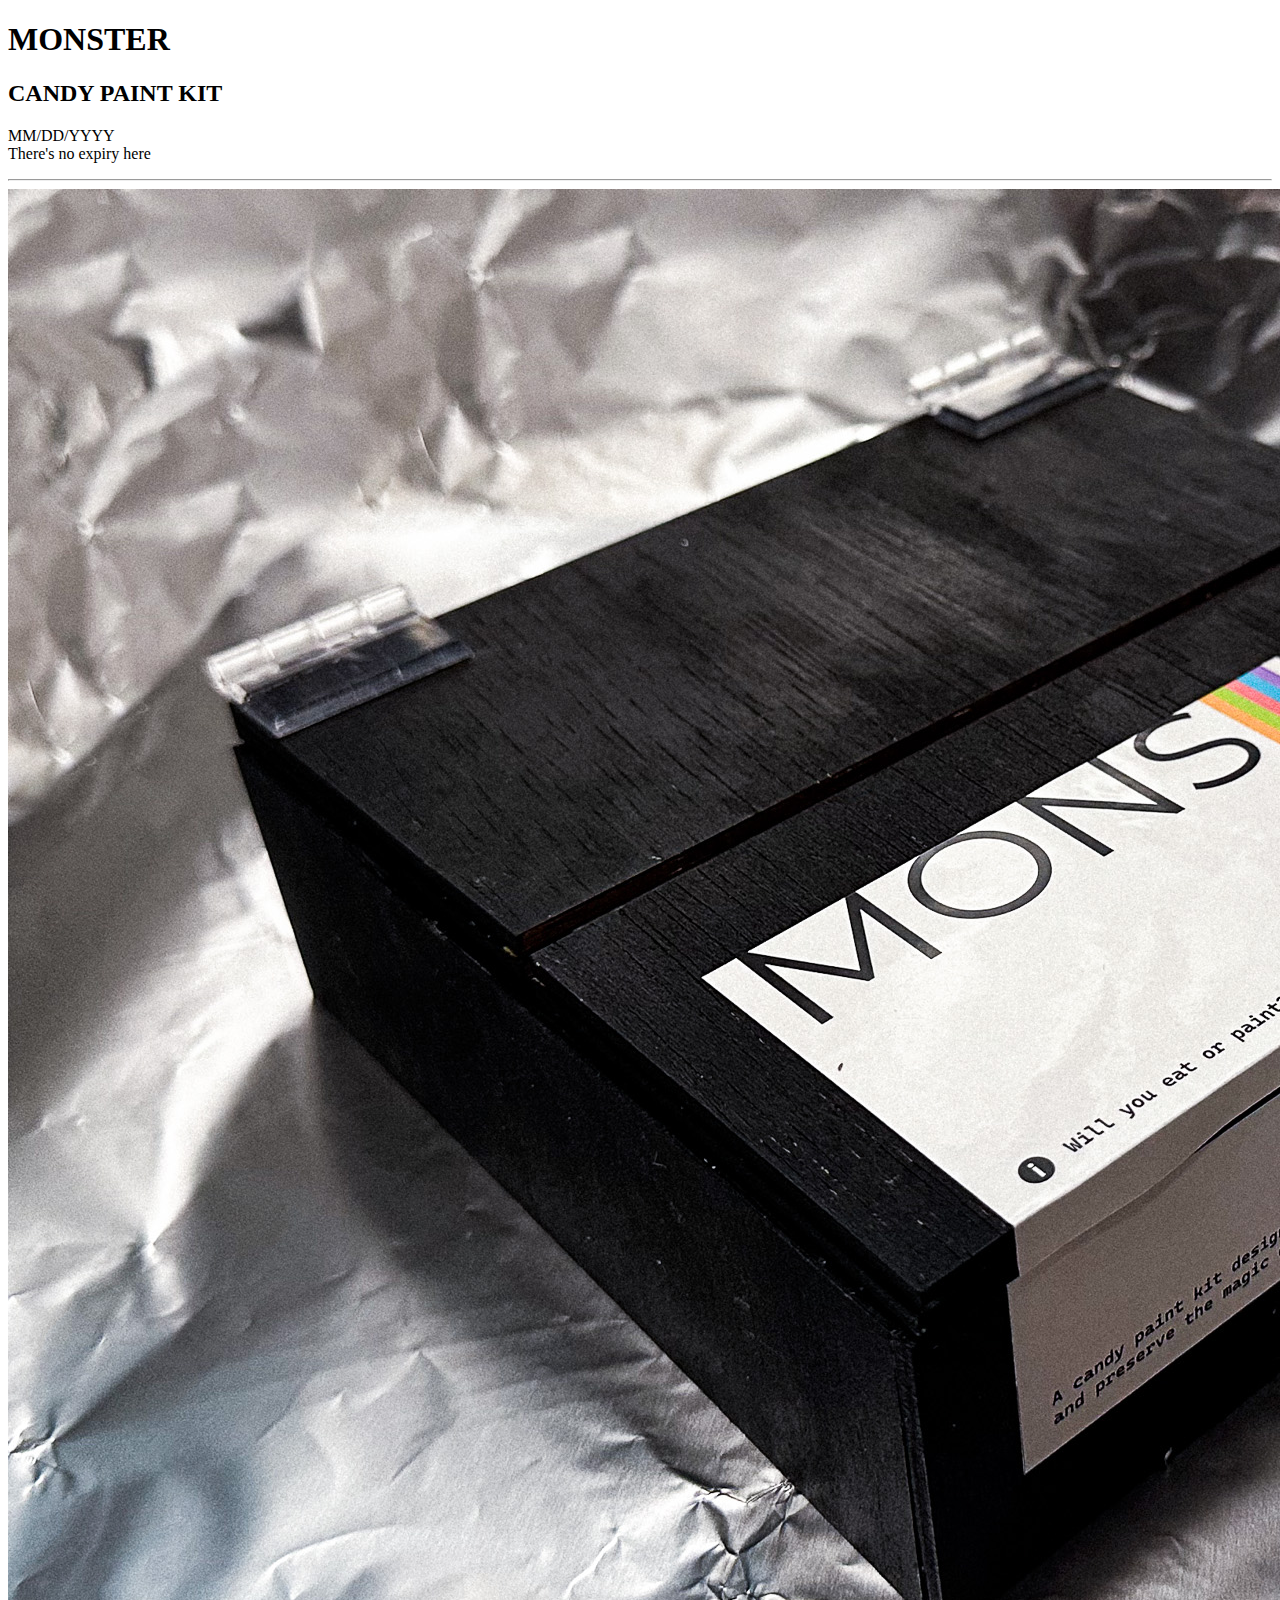
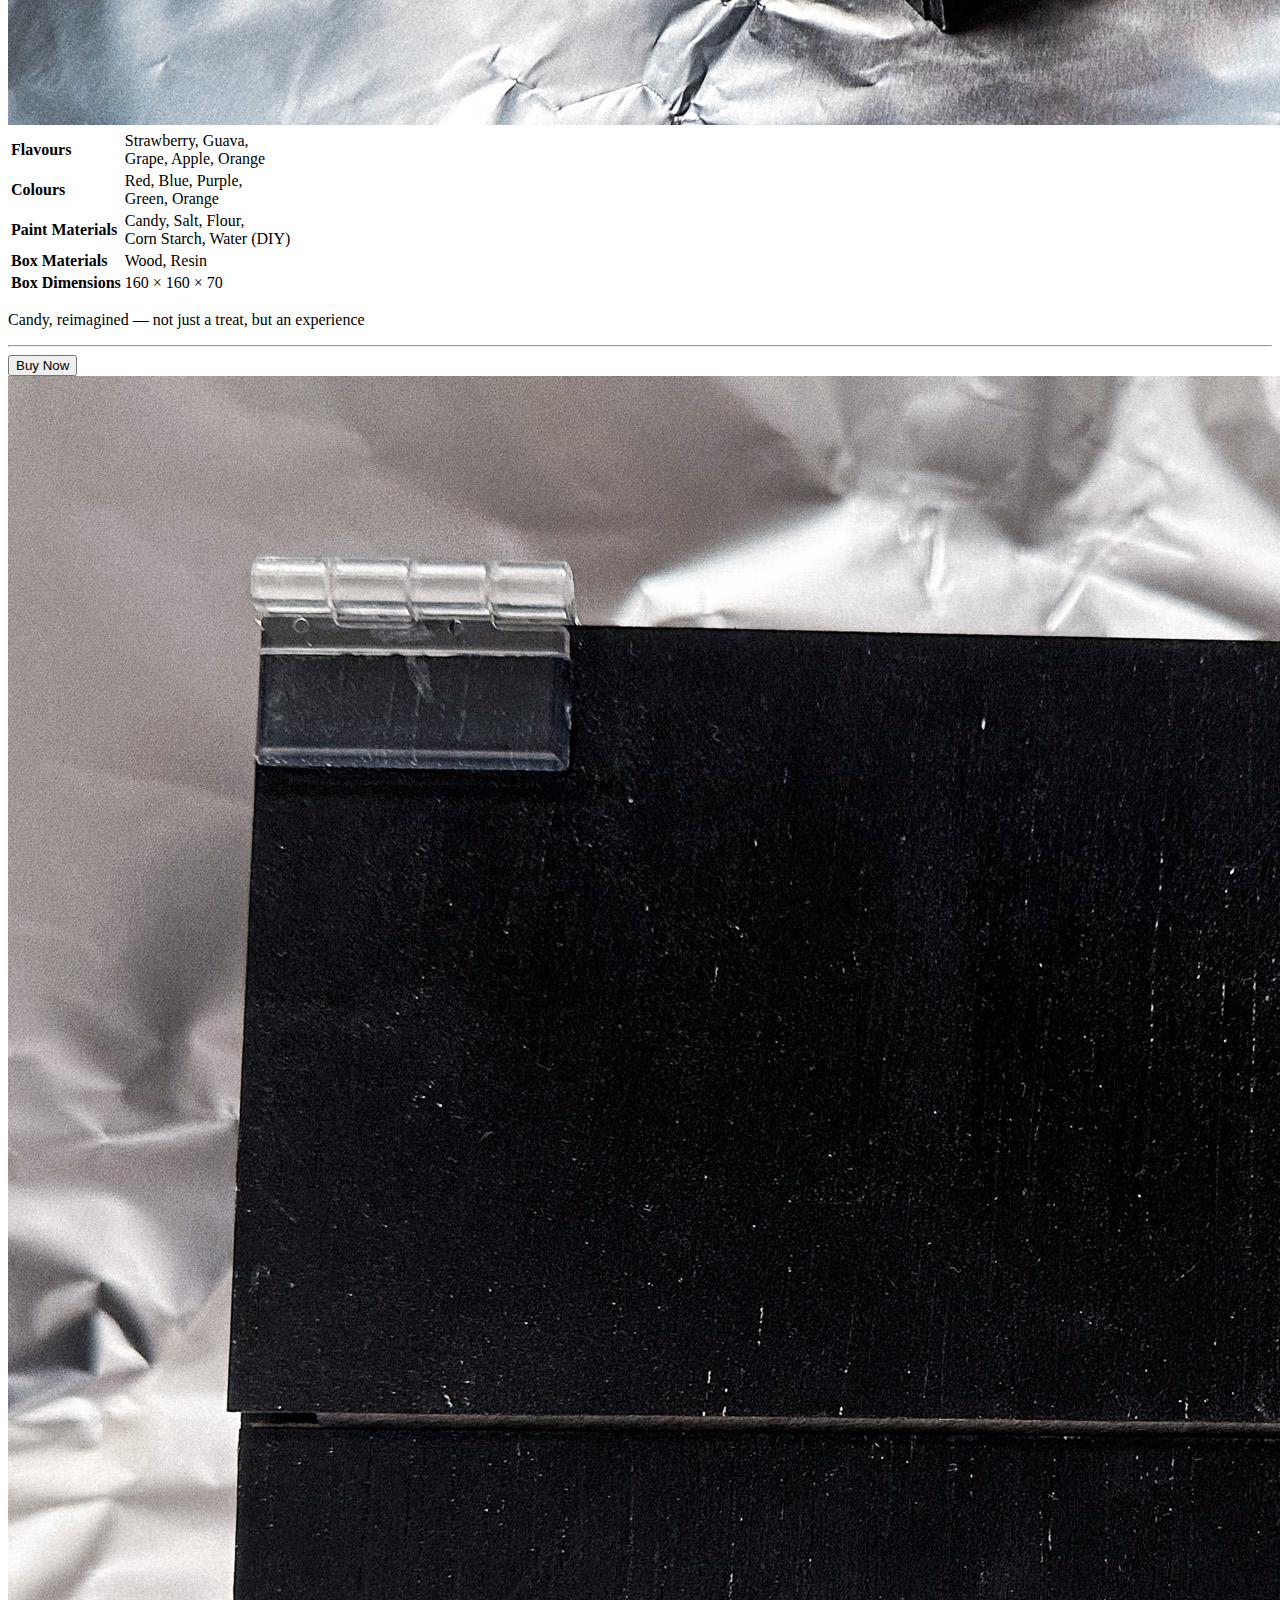
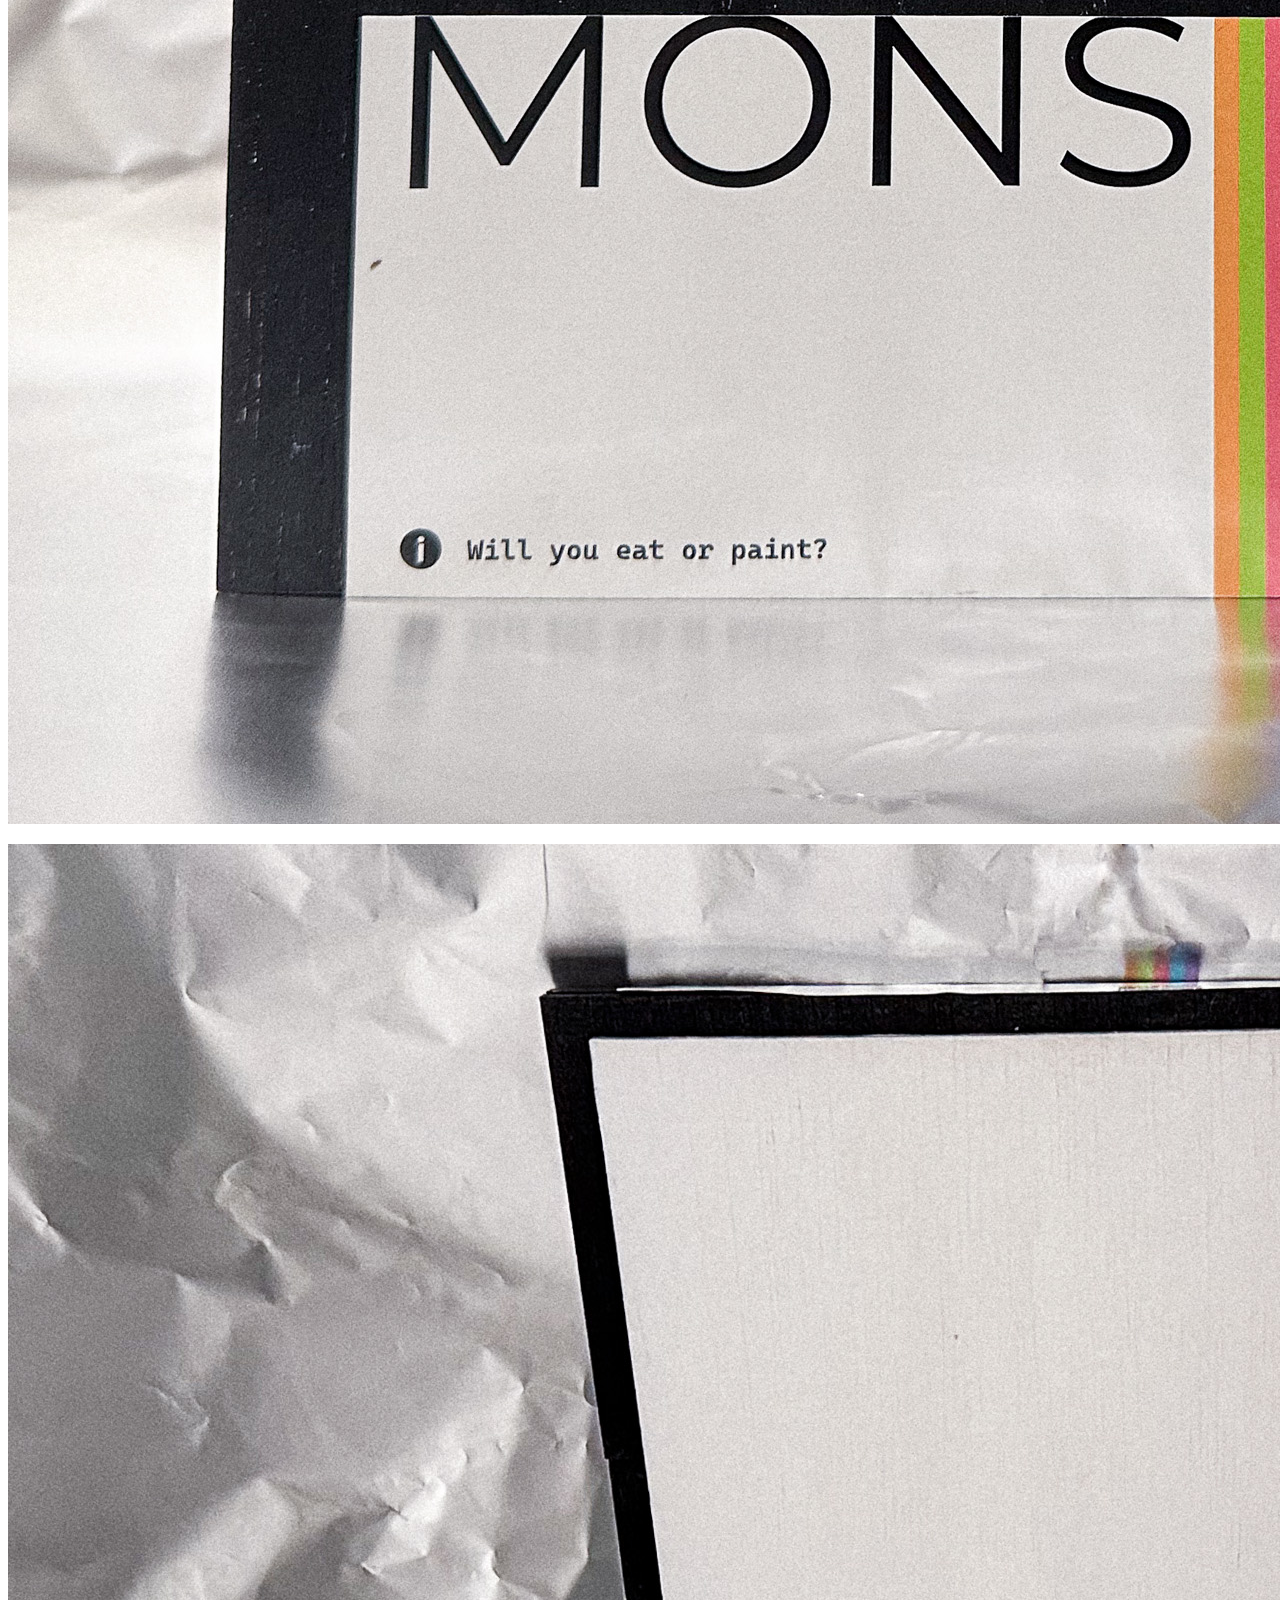
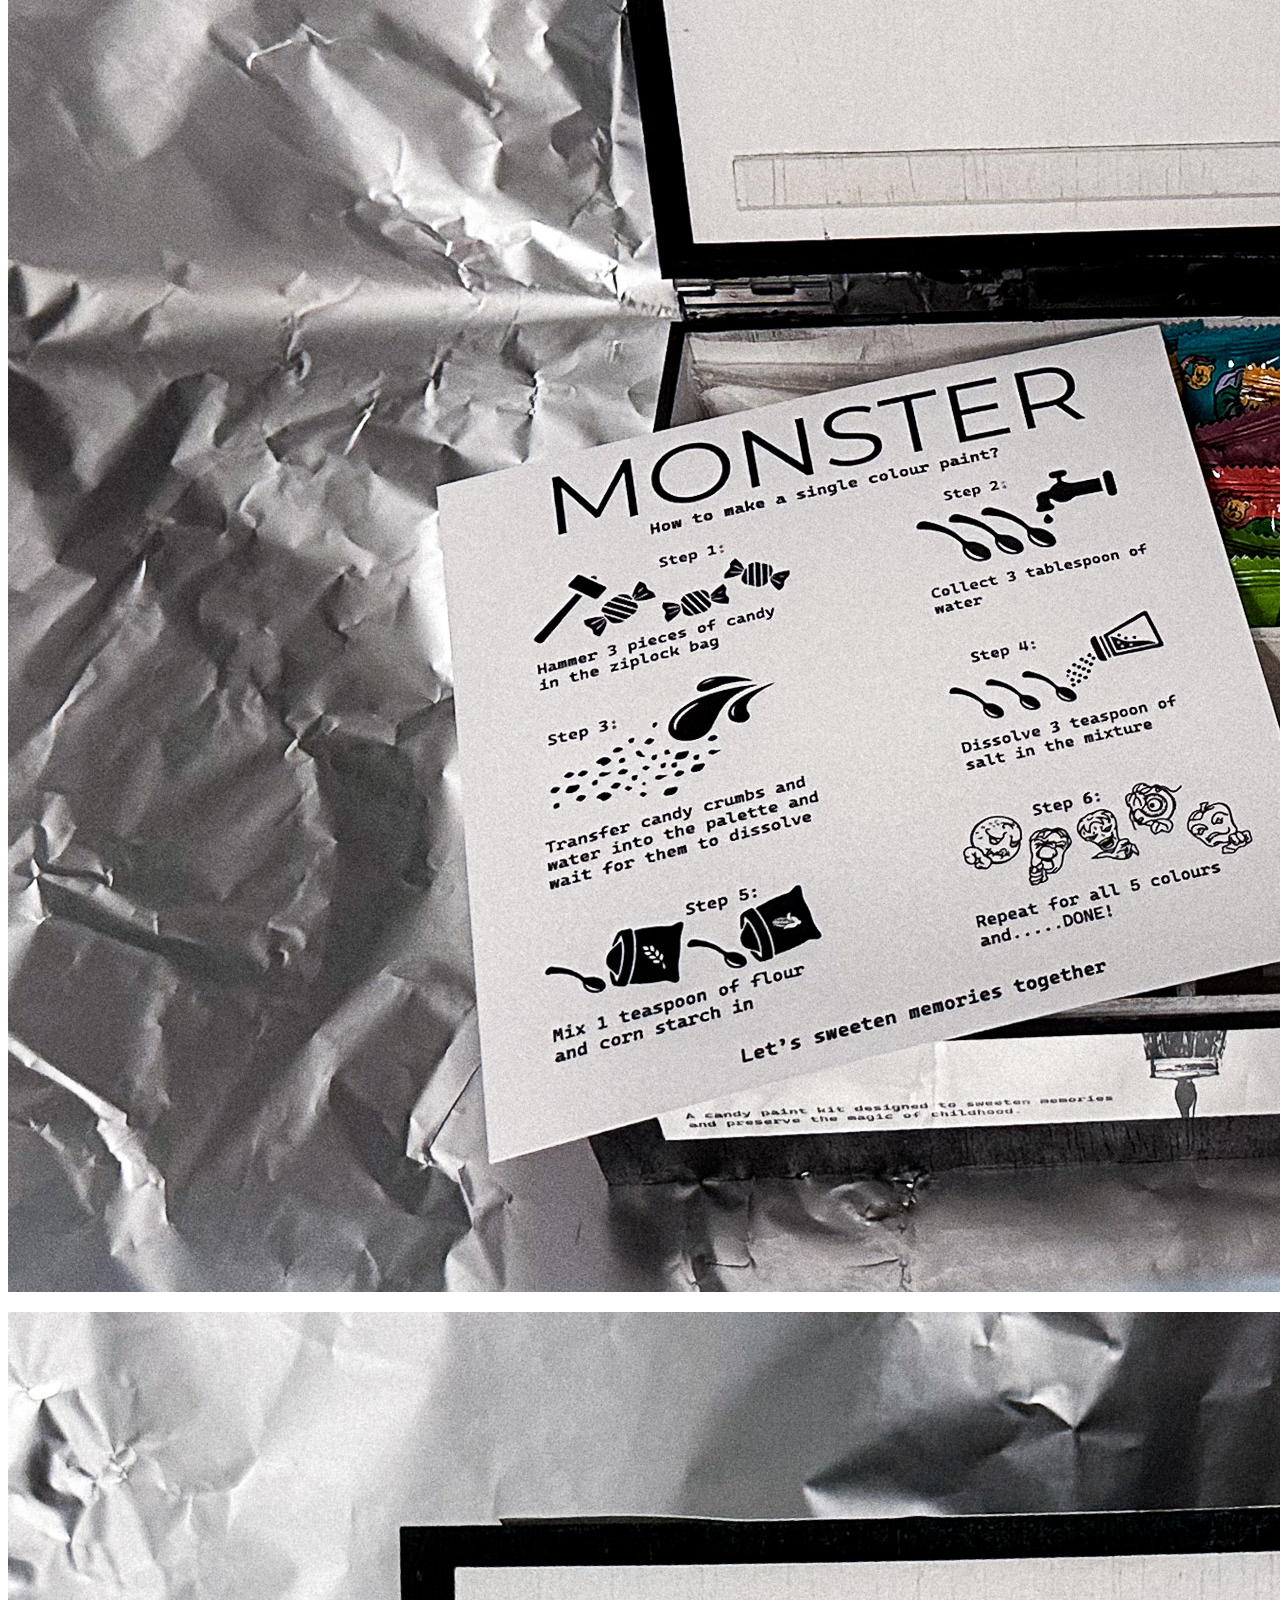
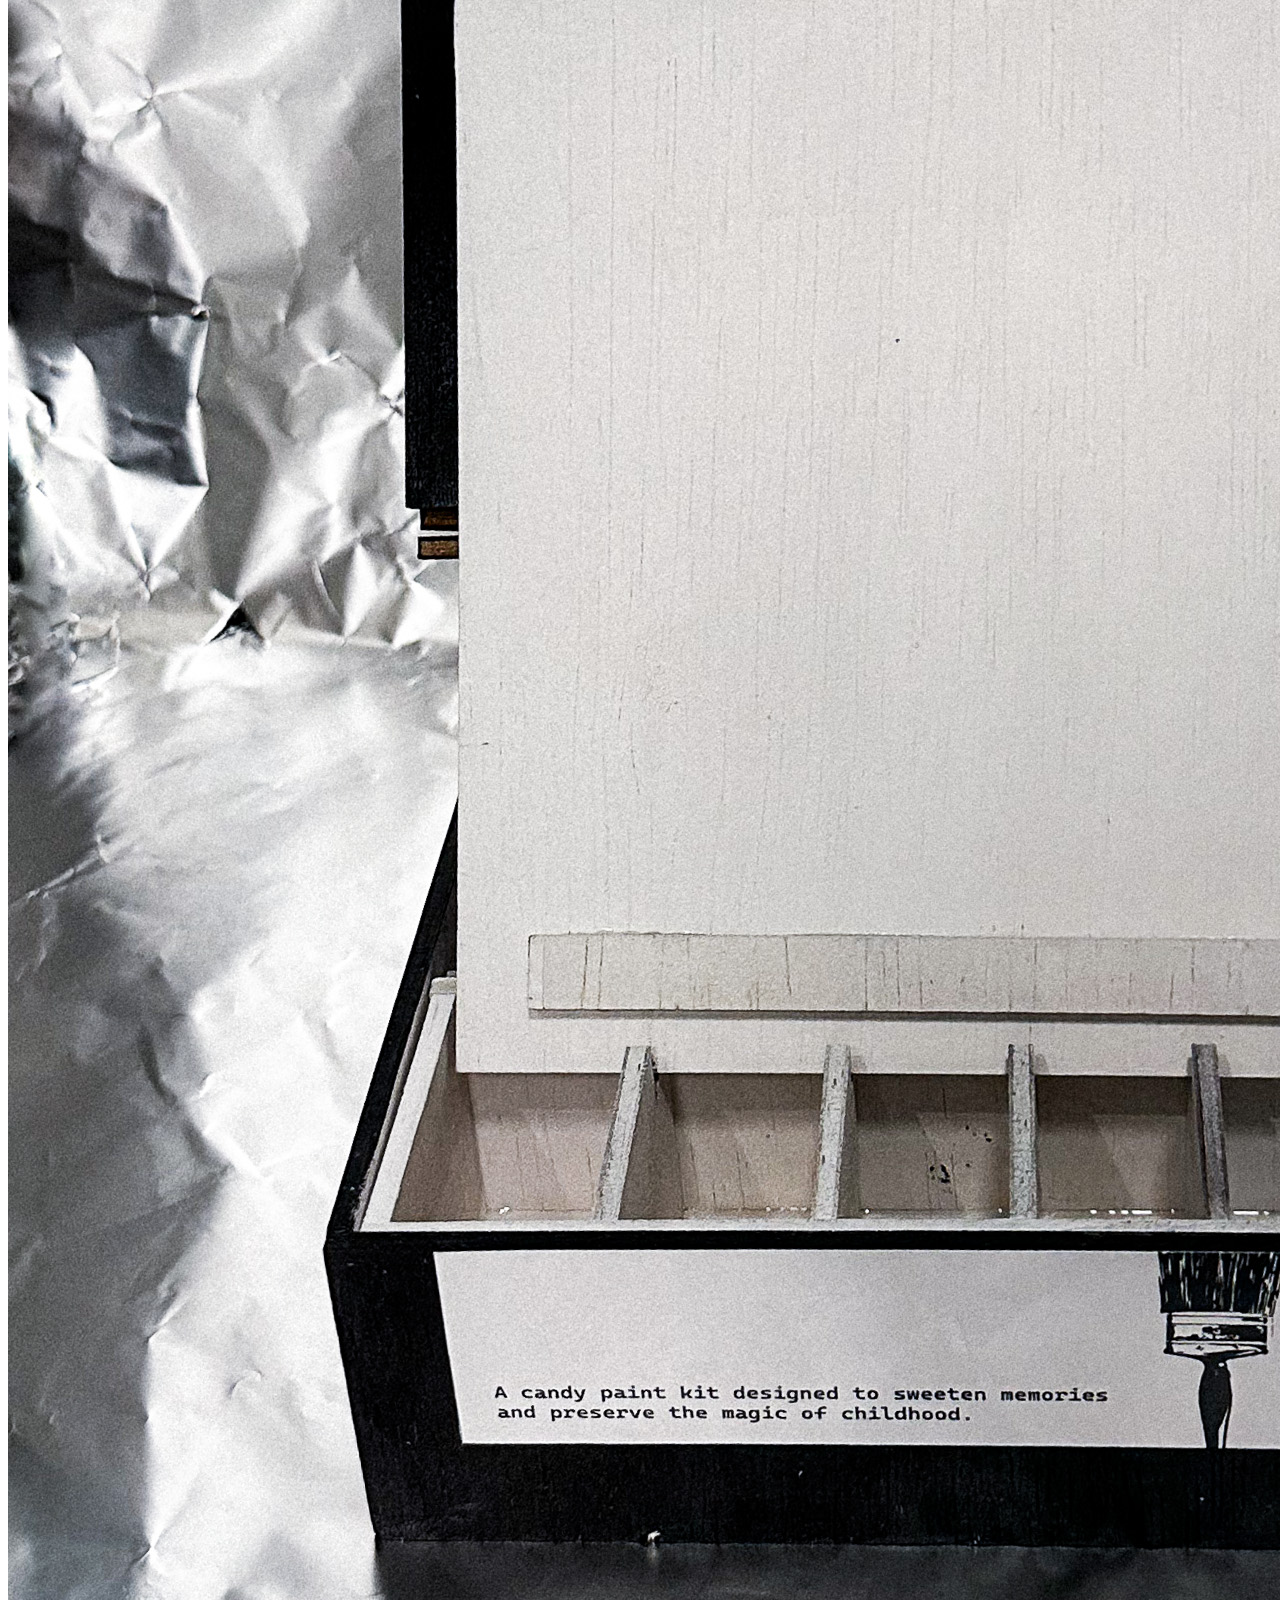
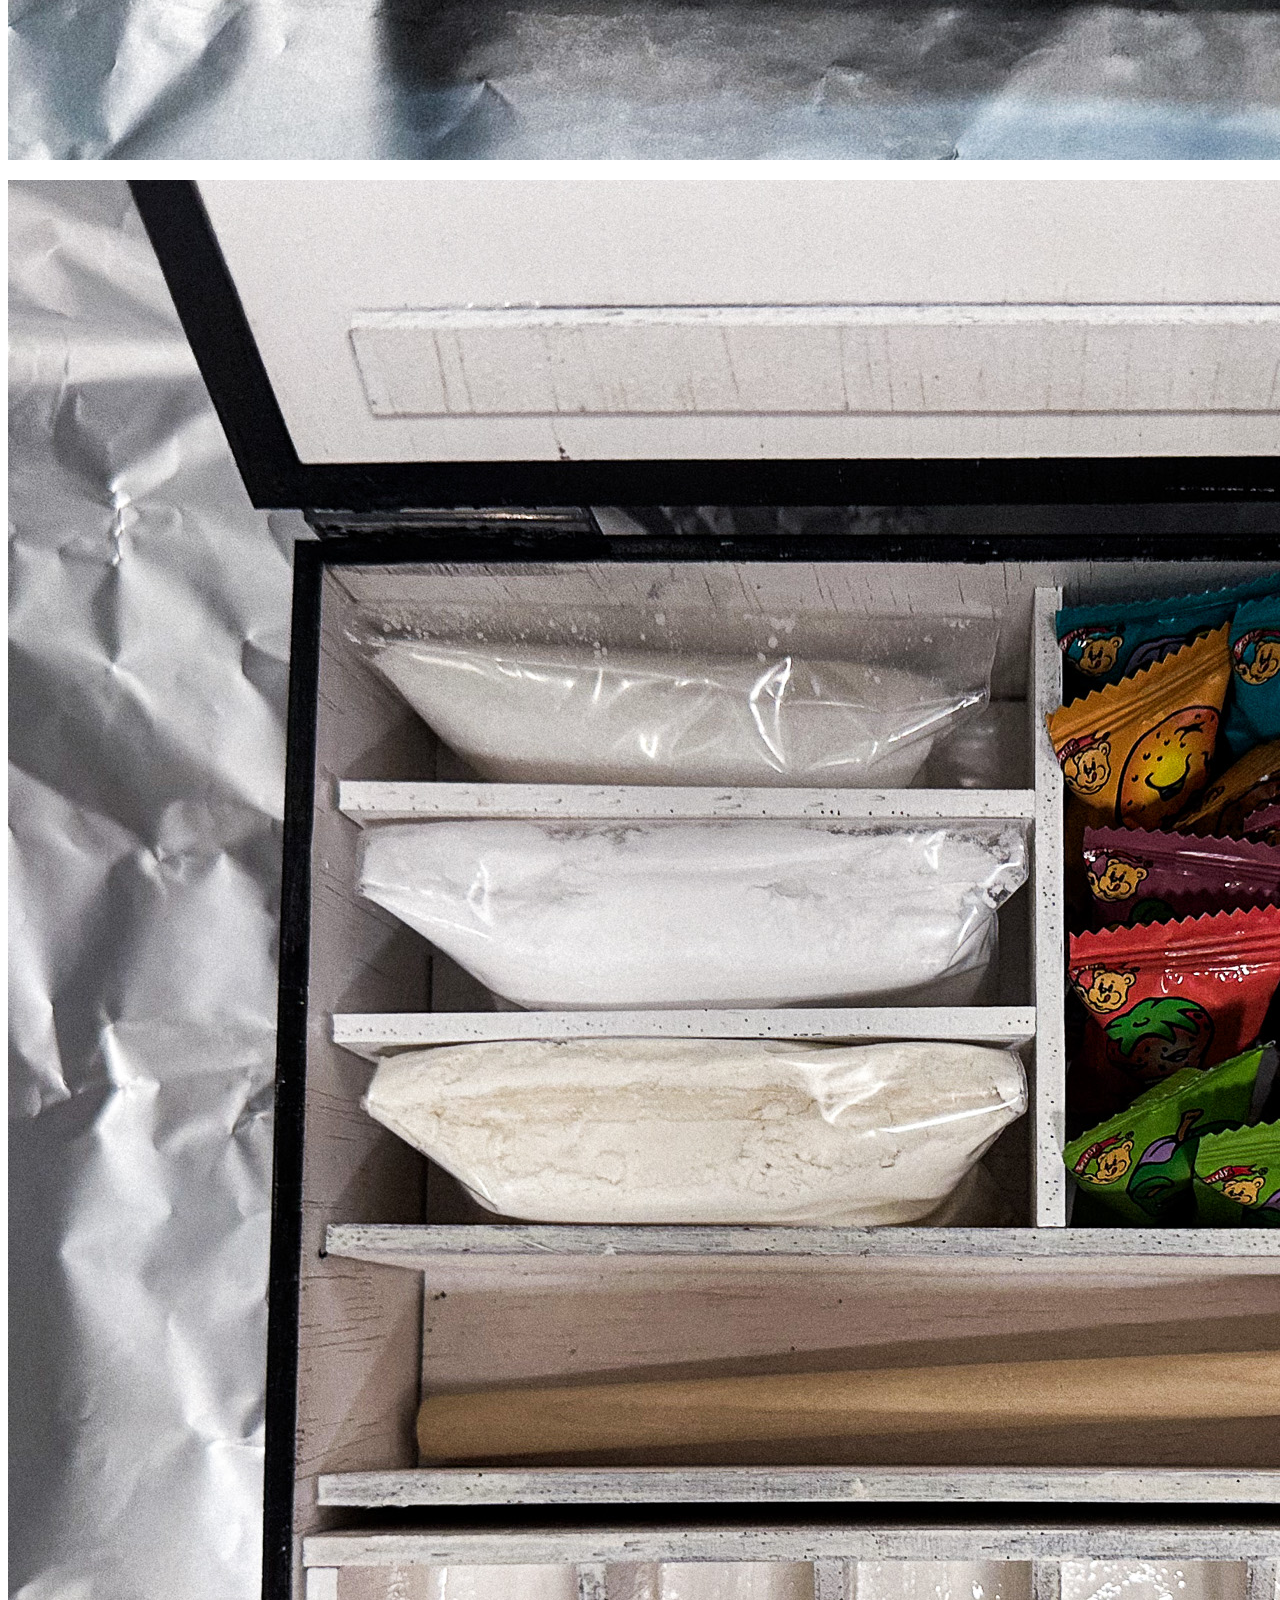
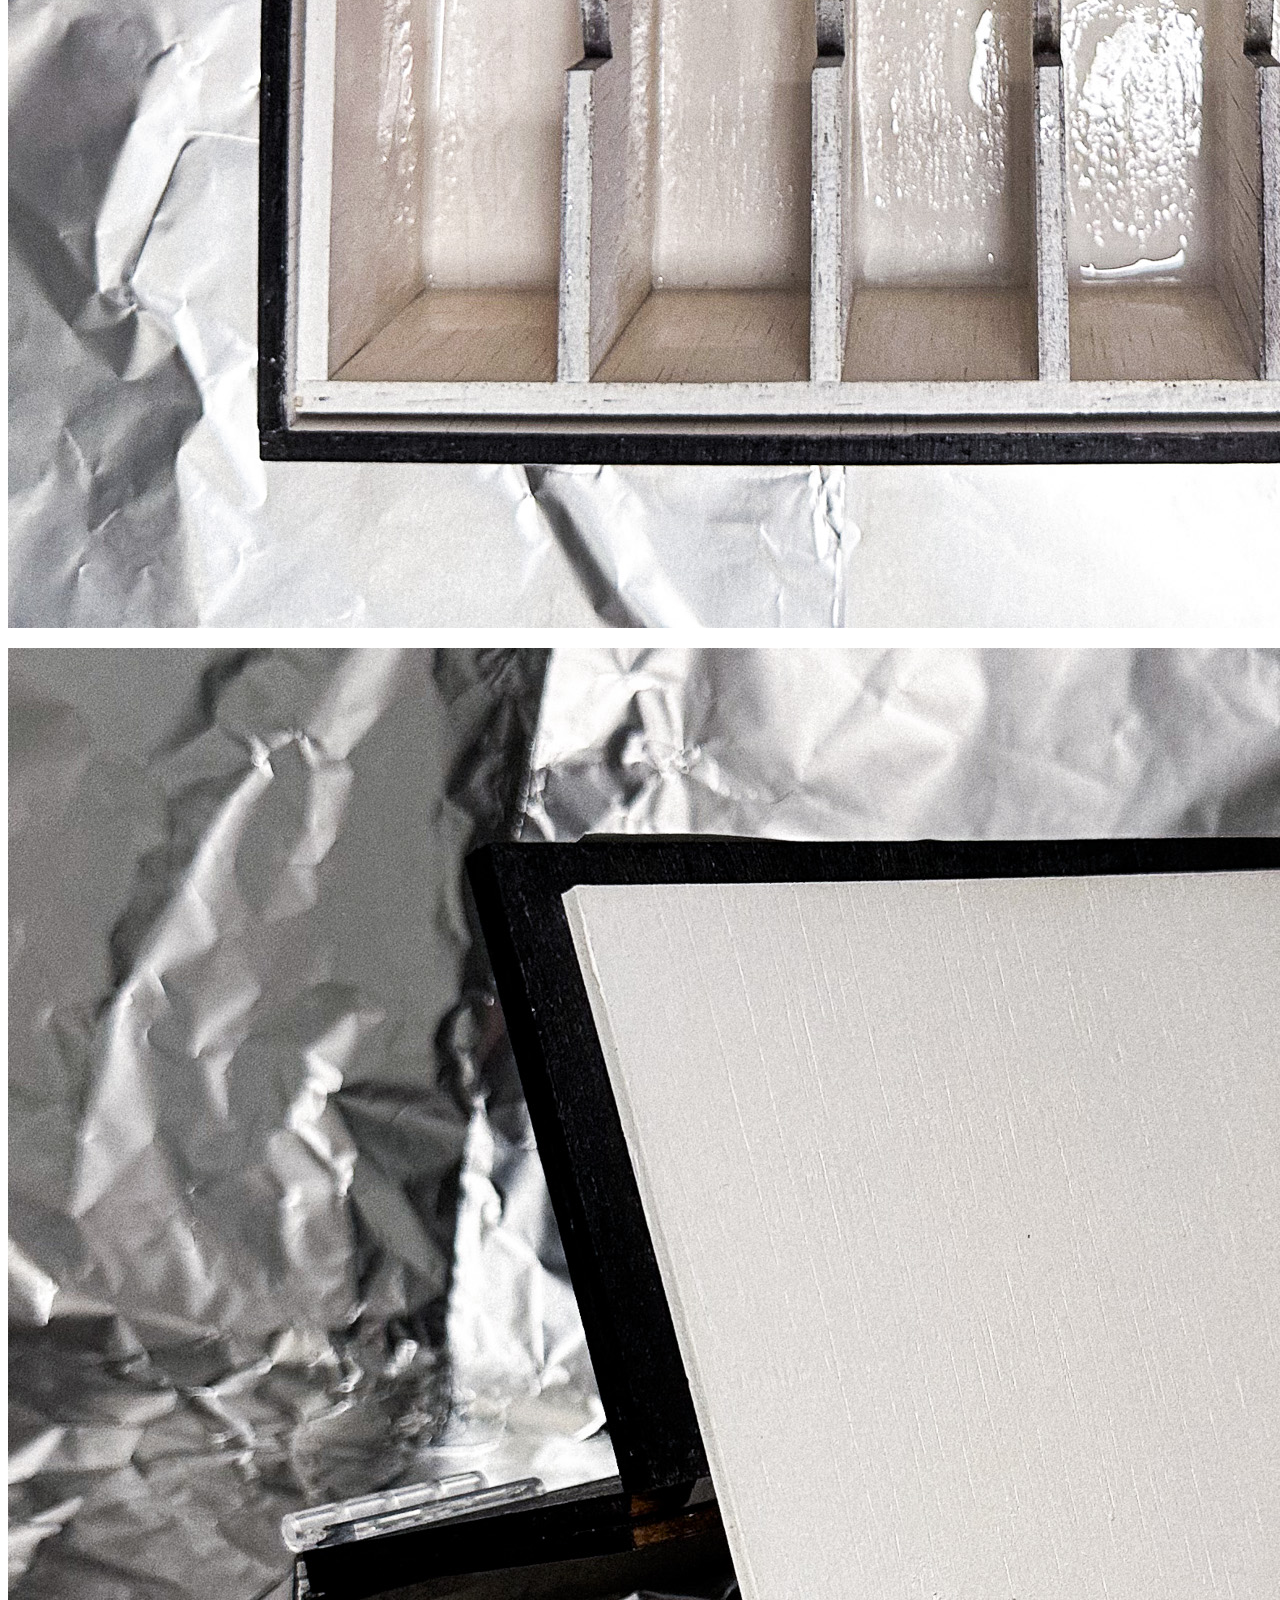
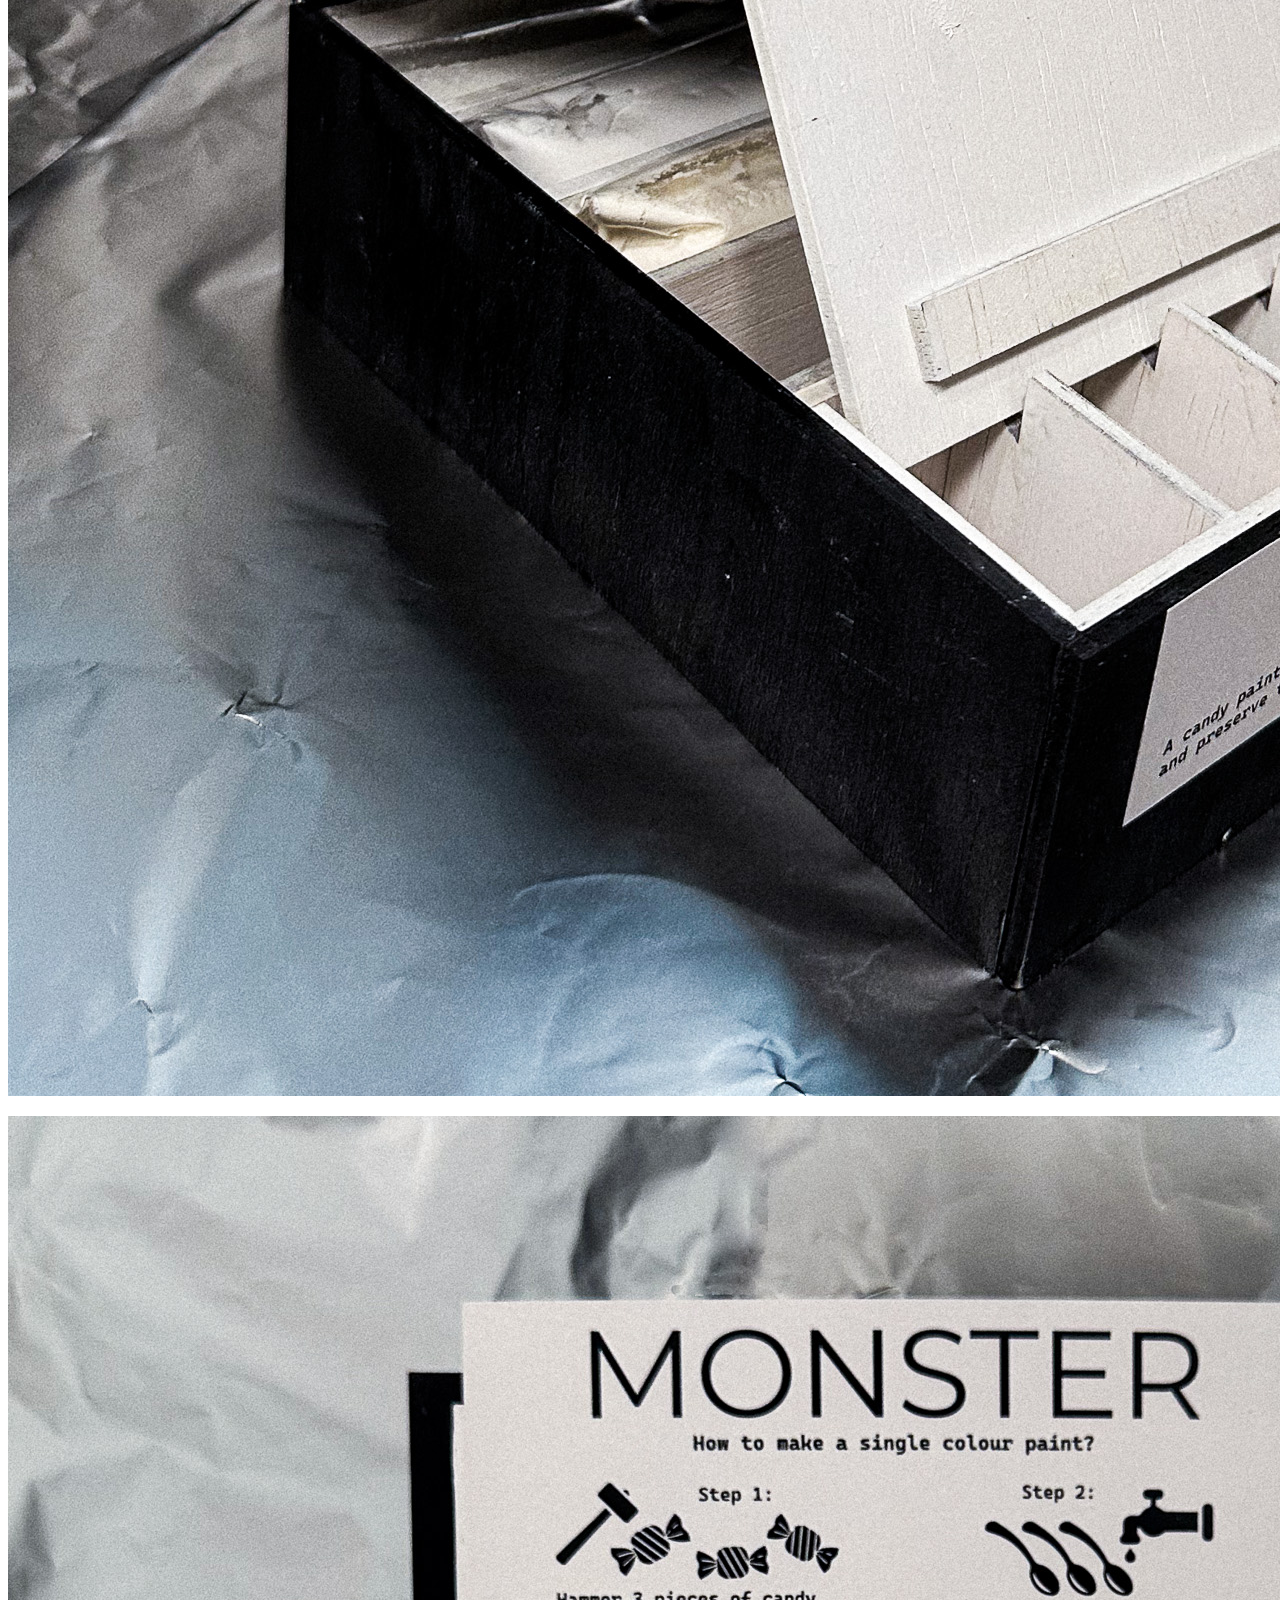
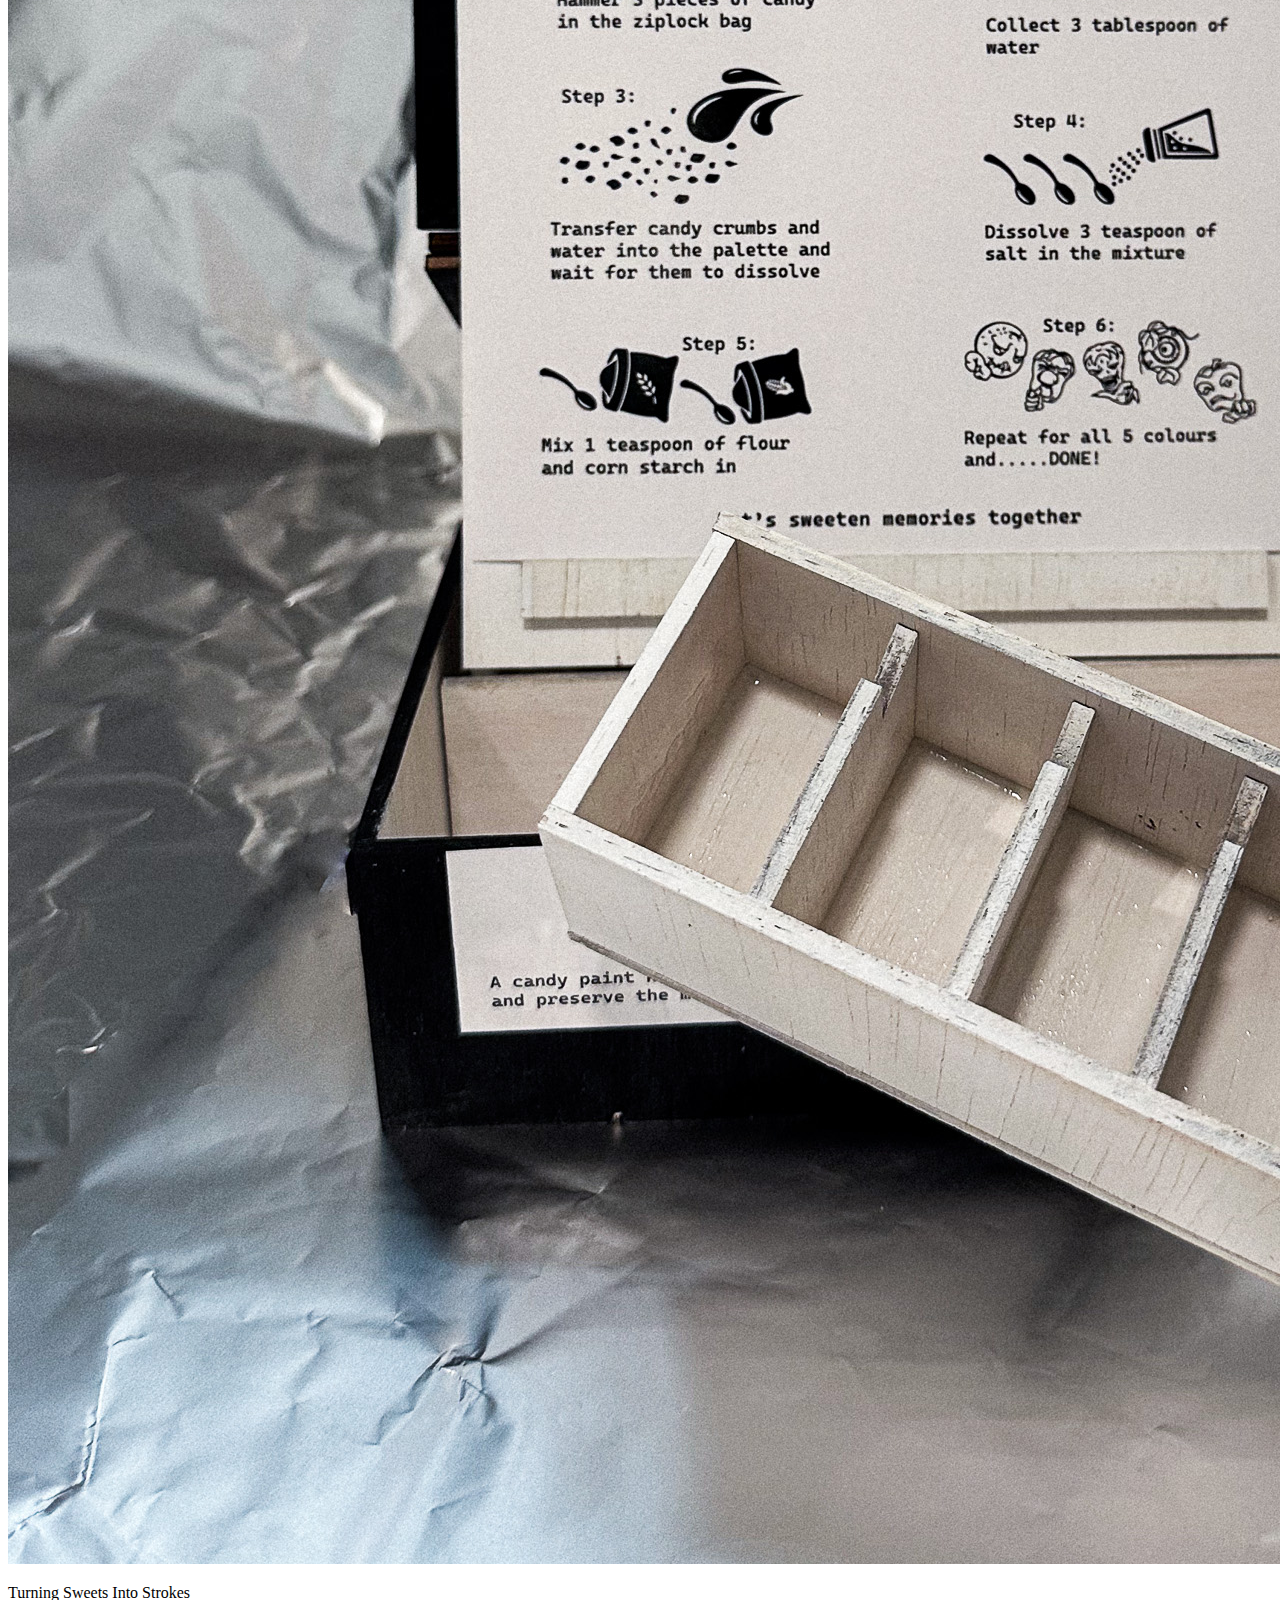
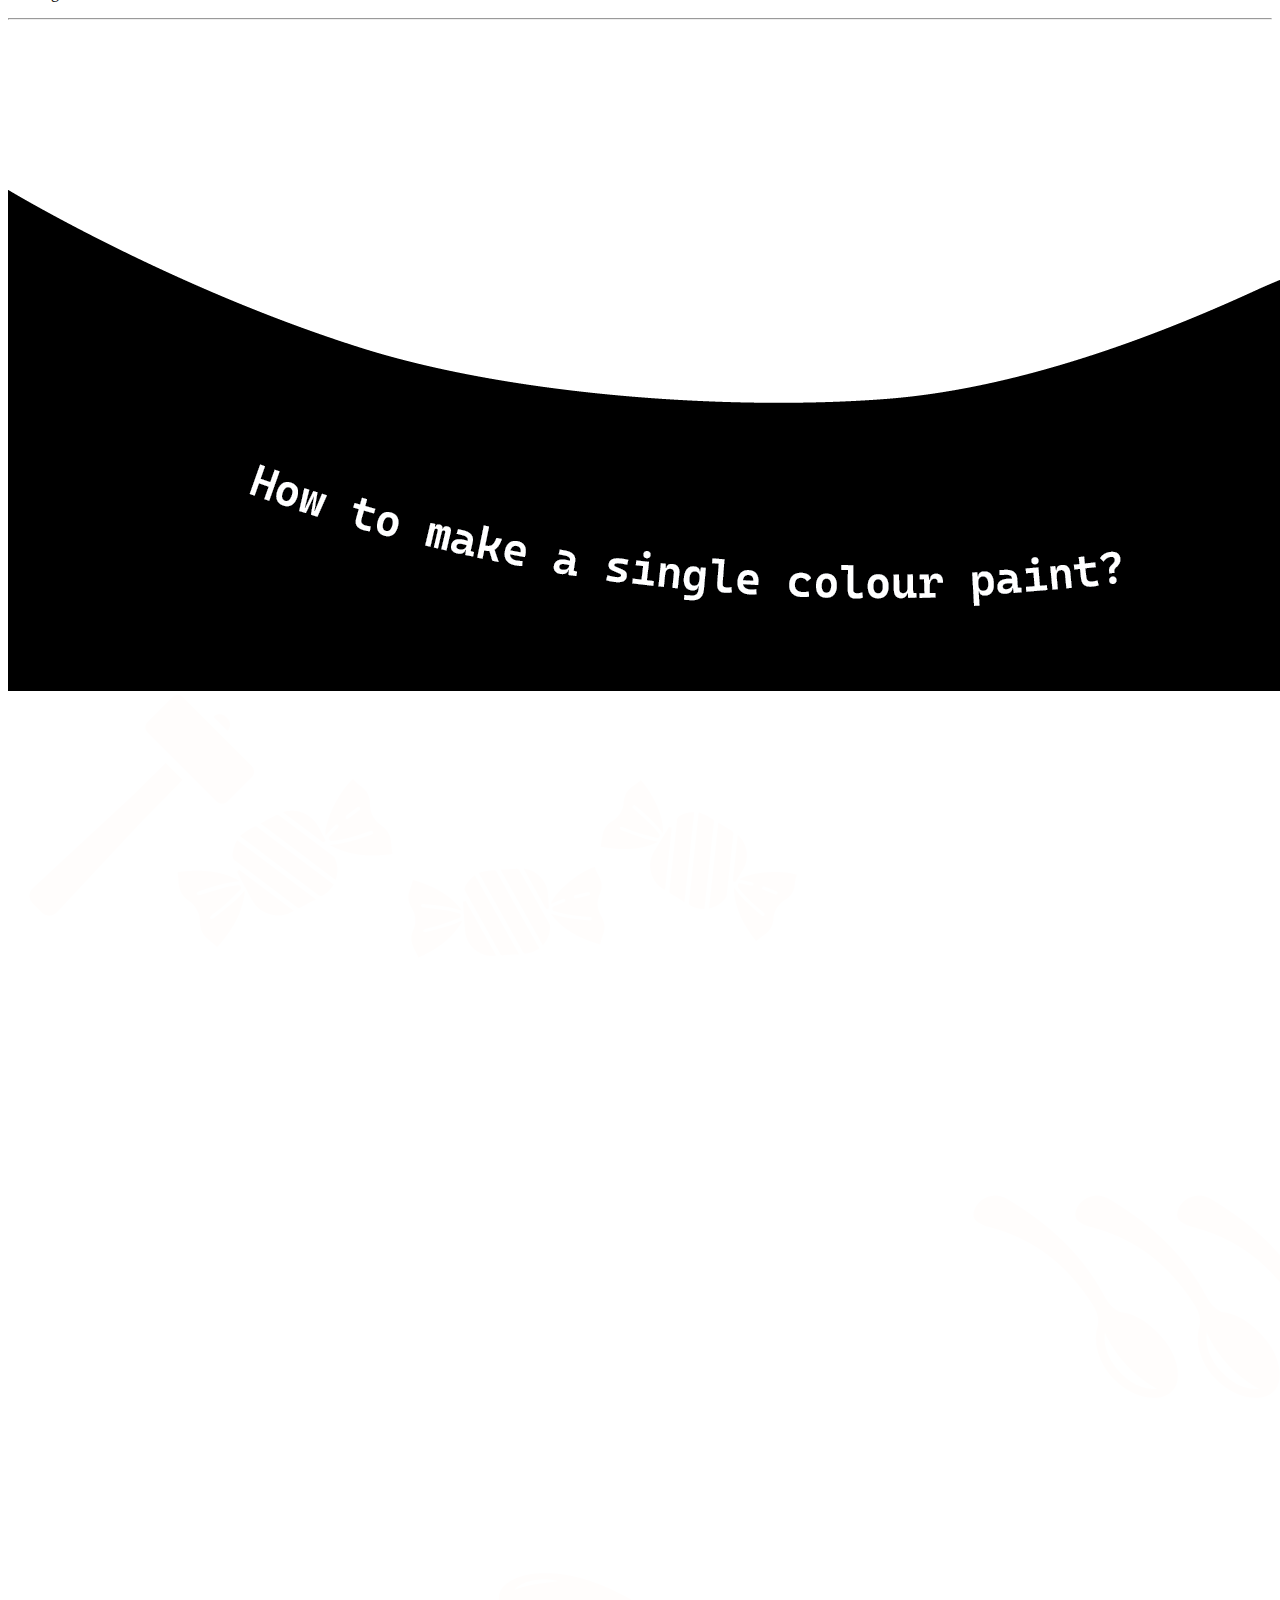
==== purchase.html @ dc08b8fa "Add files via upload" ====
<!DOCTYPE html>
<html lang="en">
<head>
  <meta charset="UTF-8" />
  <meta name="viewport" content="width=device-width, initial-scale=1.0"/>
  <title>Candy Paint Kit</title>
  <link rel="stylesheet" href="css/style.css" />
  <link href="https://fonts.googleapis.com/css2?family=Montserrat:wght@400;700&display=swap" rel="stylesheet">
</head>
<body id="purchase-page">

  <header class="header">
    <h1 class="logo">MONSTER</h1>
  </header>

  <main class="content">

    <!-- Product Title & Date -->
    <section class="title-section">
        <div class="title-row">
          <div class="left-title">
            <h2>CANDY PAINT KIT</h2>
          </div>
          <div class="right-date">
            <p>MM/DD/YYYY<br>There's no expiry here</p>
          </div>
        </div>
        <hr class="section-divider" />
      </section>

    <!-- Main Product Image & Info -->
    <div class="wrapper">
        <section class="product-section">
          <div class="product-image">
            <img src="images/box.jpg" alt="Candy Paint Kit Box"/>
          </div>
          <div class="product-info">
            <table>
              <tr><td><strong>Flavours</strong></td><td>Strawberry, Guava,<br class="desktop-only"> Grape, Apple, Orange</td></tr>
              <tr><td><strong>Colours</strong></td><td>Red, Blue, Purple, <br class="desktop-only">Green, Orange</td></tr>
              <tr><td><strong>Paint Materials</strong></td><td>Candy, Salt, Flour, <br class="desktop-only">Corn Starch, Water (DIY)</td></tr>
              <tr><td><strong>Box Materials</strong></td><td>Wood, Resin</td></tr>
              <tr><td><strong>Box Dimensions</strong></td><td>160 × 160 × 70</td></tr>
            </table>
          </div>
        </section>
      </div> <!-- ✅ wrapper ends here -->

    <!-- Tagline + Button -->
    <section class="cta-section">
        <p>Candy, reimagined — not just a treat, but an experience</p>
      
        <div class="btn-line-wrapper">
          <hr class="btn-line" />
          <button class="buy-btn">Buy Now</button>
        </div>
      </section>

    <!-- Image Gallery -->
    <section class="gallery">
      <div class="gallery-item"><img src="images/top.jpg" alt="Top"><p></p></div>
      <div class="gallery-item"><img src="images/front.jpg" alt="Front"><p></p></div>
      <div class="gallery-item"><img src="images/side.jpg" alt="Side"><p></p></div>
      <div class="gallery-item"><img src="images/demo1.jpg" alt="Demo"><p></p></div>
      <div class="gallery-item"><img src="images/demo2.jpg" alt="Demo"><p></p></div>
      <div class="gallery-item"><img src="images/demo3.jpg" alt="Demo"><p></p></div>
      
    </section>

    <p class="line-title">Turning Sweets Into Strokes</p>

    <div class="full-width-image">
      <div class="line-title-wrapper">
        <hr class="curve-top-line">
      </div>
      <img src="images/curve2.png" class="curve-divider" />
    </div>
  


   <!-- SECTION: Candy Paint Instructions -->
   <section class="instructions-section">
  
    <!-- Replaced Steps Grid + Faces with one image -->
    <div class="steps-image-wrapper">
      <img src="images/steps.png" alt="Candy Paint Instructions" class="steps-full-img">
    </div>
  
  </section>
  <header class="ender">
    <h1 class="ending">LET’S SWEETEN MEMORIES TOGETHER</h1>
  </header>

  <div class="back-home-wrapper">
    <a href="index.html" class="back-home-btn"> Back to Home</a>
  </div>


  </main>

</body>
</html>
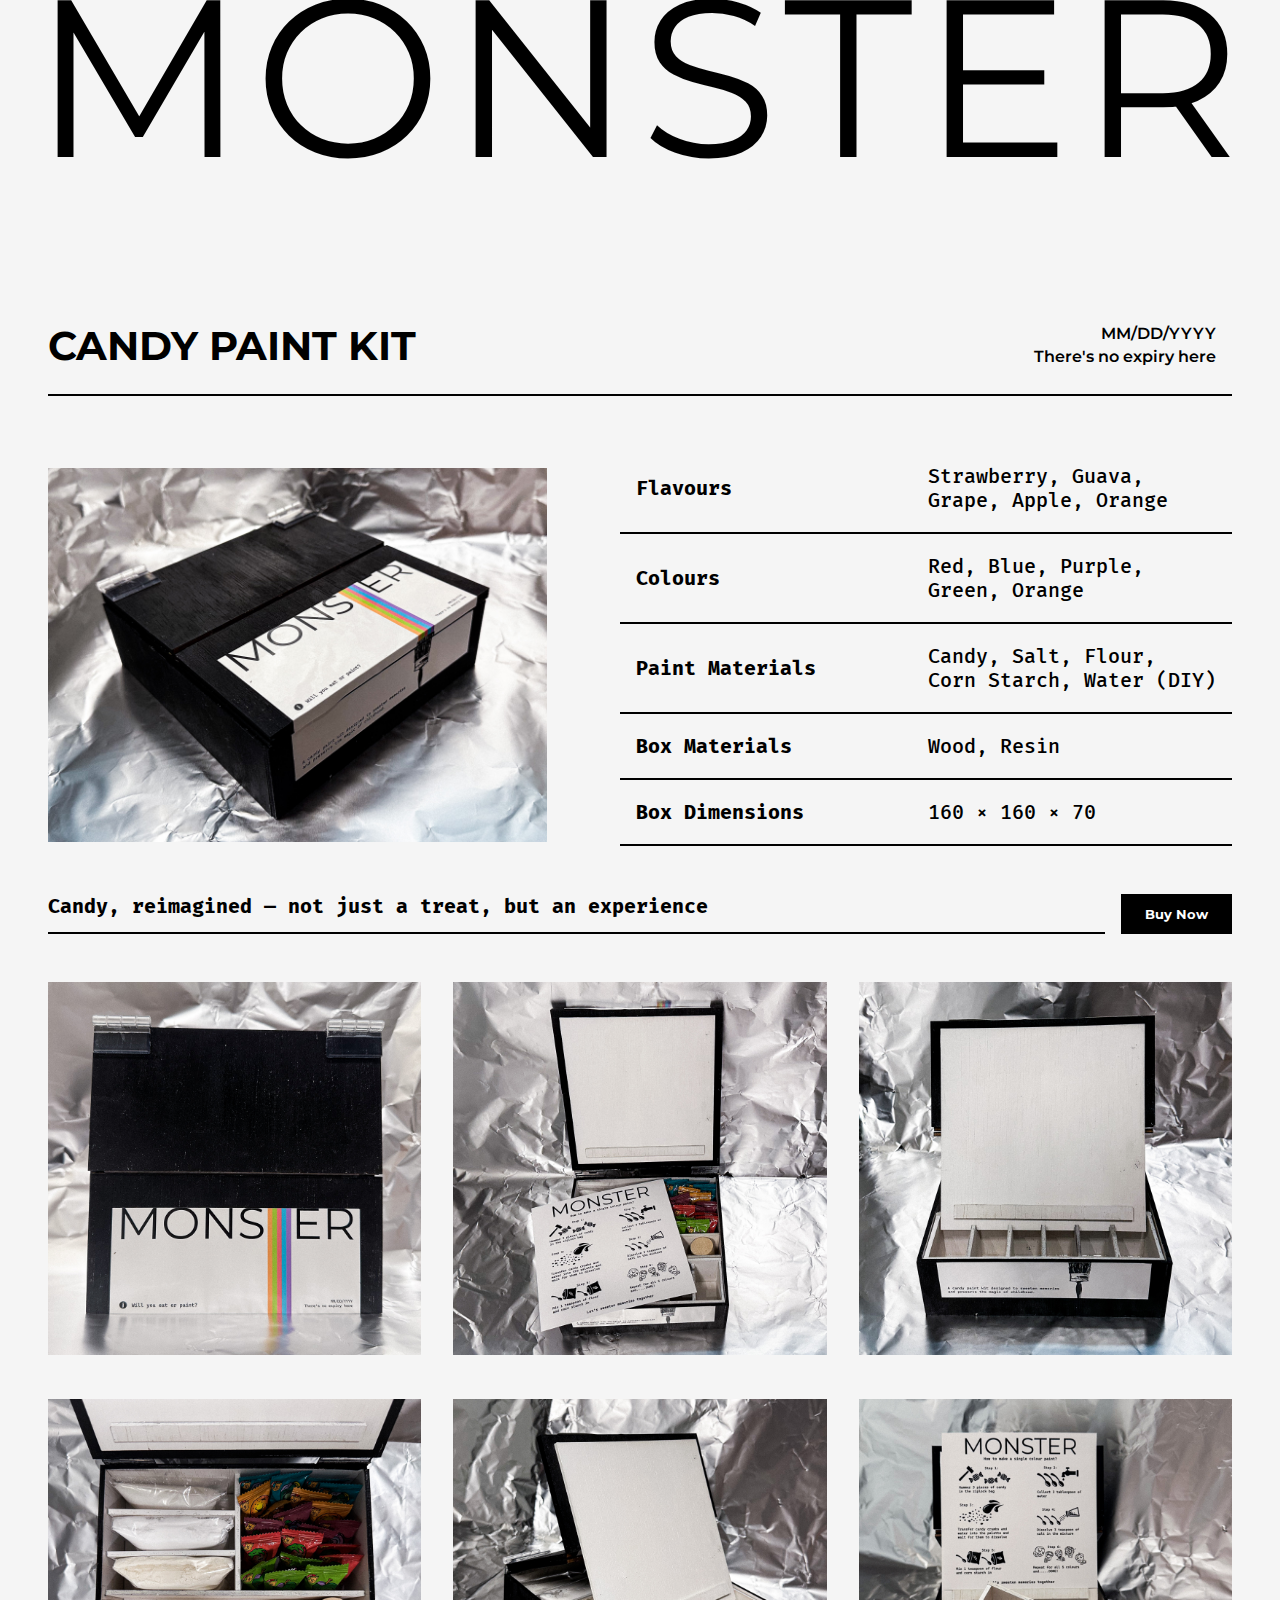
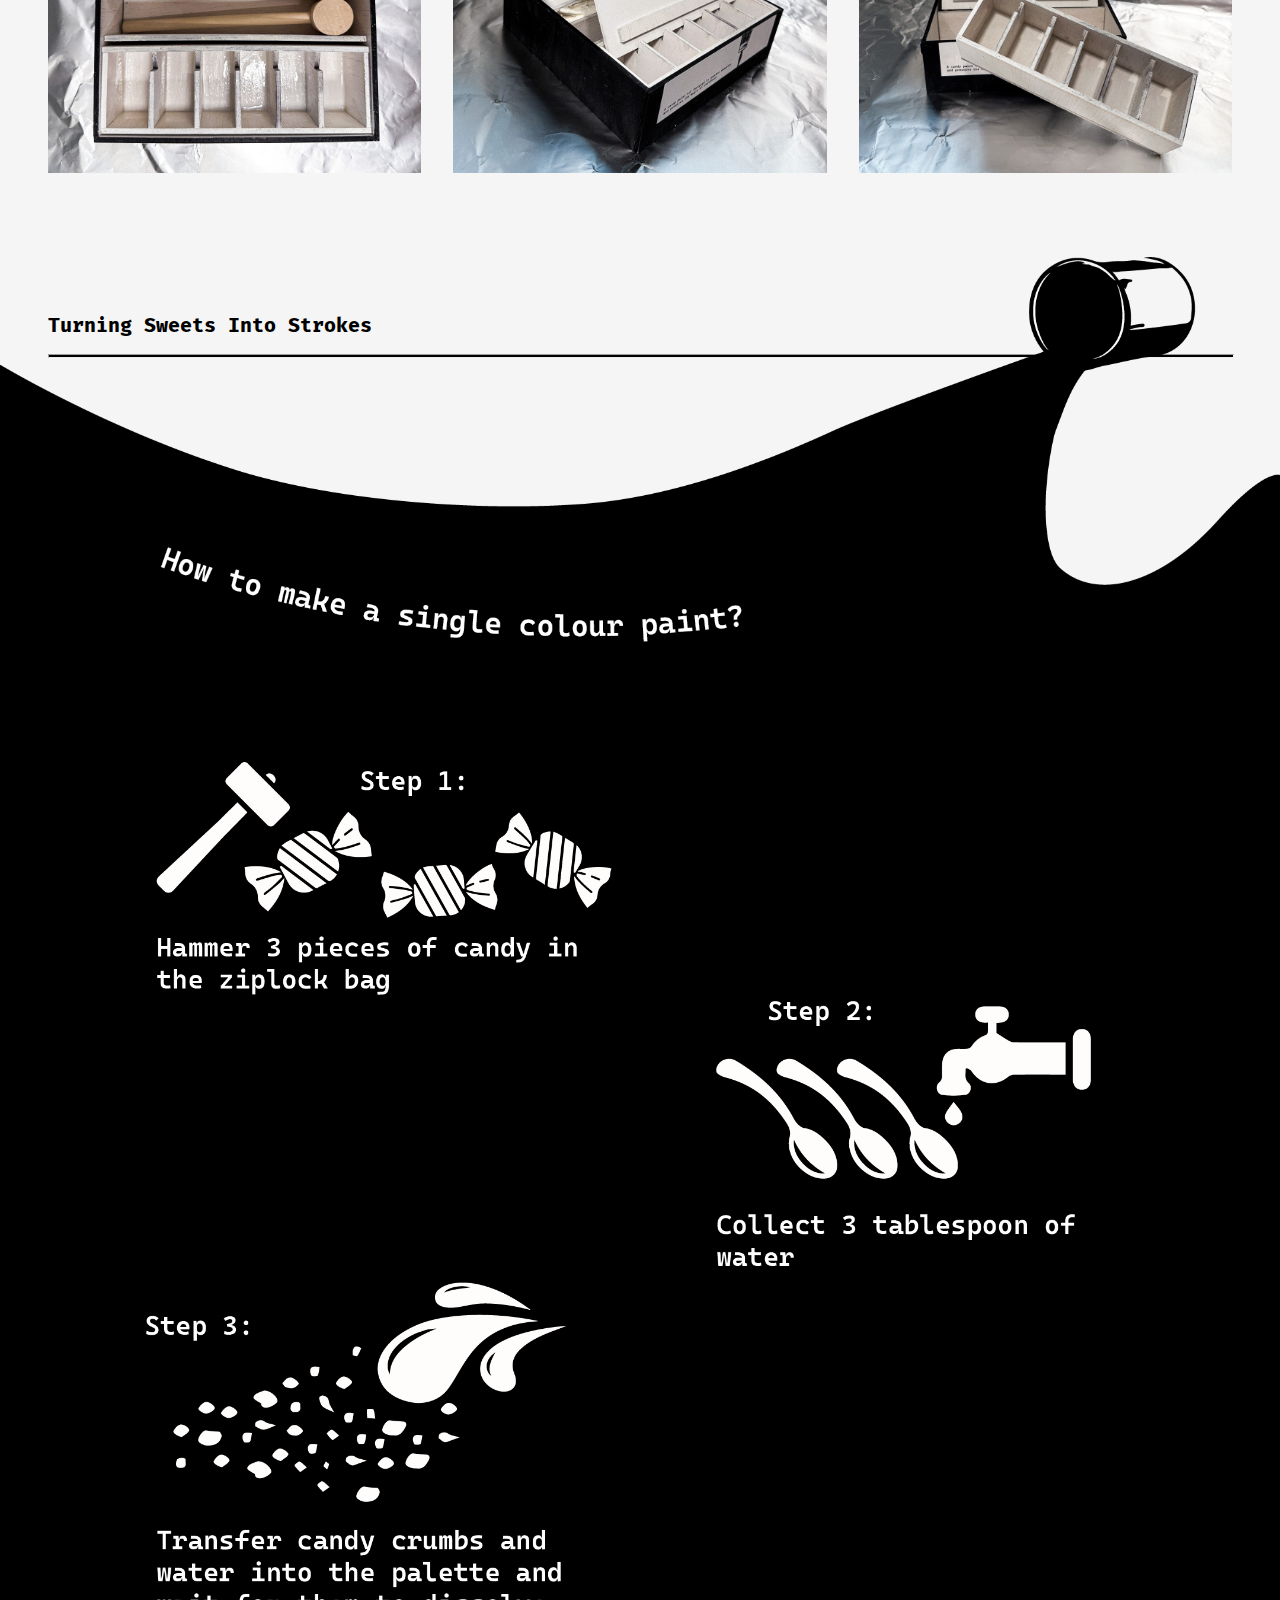
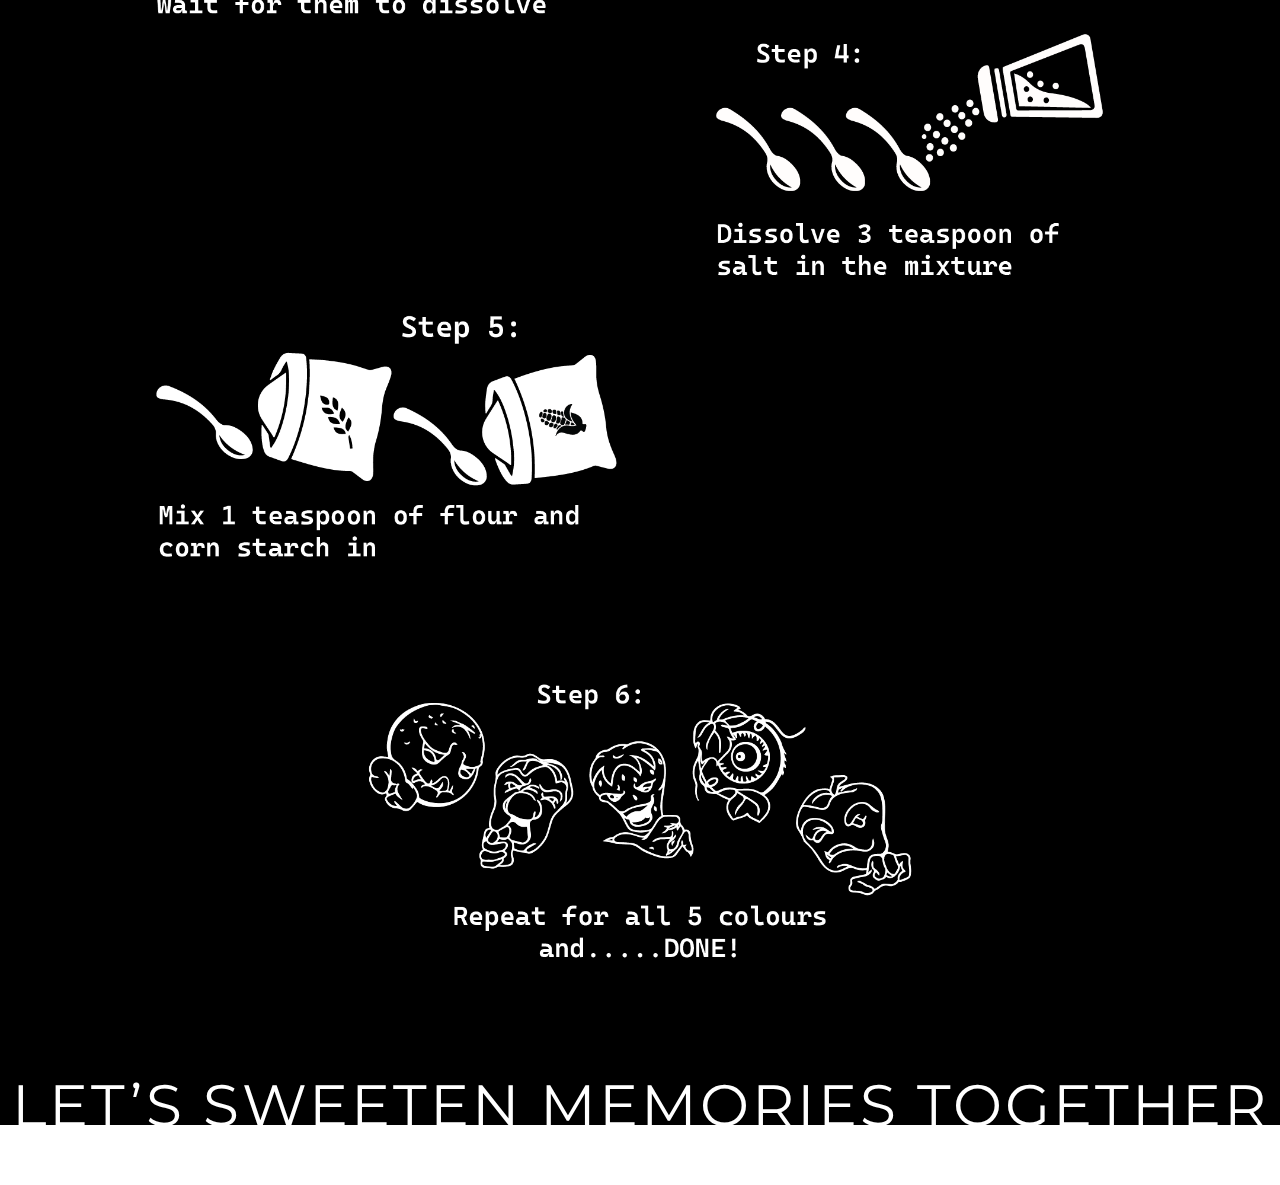
==== commit 52f15908: "sdfsd" ====
--- a/purchase.html
+++ b/purchase.html
@@ -1,102 +1,102 @@
-<!DOCTYPE html>
-<html lang="en">
-<head>
-  <meta charset="UTF-8" />
-  <meta name="viewport" content="width=device-width, initial-scale=1.0"/>
-  <title>Candy Paint Kit</title>
-  <link rel="stylesheet" href="css/style.css" />
-  <link href="https://fonts.googleapis.com/css2?family=Montserrat:wght@400;700&display=swap" rel="stylesheet">
-</head>
-<body id="purchase-page">
-
-  <header class="header">
-    <h1 class="logo">MONSTER</h1>
-  </header>
-
-  <main class="content">
-
-    <!-- Product Title & Date -->
-    <section class="title-section">
-        <div class="title-row">
-          <div class="left-title">
-            <h2>CANDY PAINT KIT</h2>
-          </div>
-          <div class="right-date">
-            <p>MM/DD/YYYY<br>There's no expiry here</p>
-          </div>
-        </div>
-        <hr class="section-divider" />
-      </section>
-
-    <!-- Main Product Image & Info -->
-    <div class="wrapper">
-        <section class="product-section">
-          <div class="product-image">
-            <img src="images/box.jpg" alt="Candy Paint Kit Box"/>
-          </div>
-          <div class="product-info">
-            <table>
-              <tr><td><strong>Flavours</strong></td><td>Strawberry, Guava,<br class="desktop-only"> Grape, Apple, Orange</td></tr>
-              <tr><td><strong>Colours</strong></td><td>Red, Blue, Purple, <br class="desktop-only">Green, Orange</td></tr>
-              <tr><td><strong>Paint Materials</strong></td><td>Candy, Salt, Flour, <br class="desktop-only">Corn Starch, Water (DIY)</td></tr>
-              <tr><td><strong>Box Materials</strong></td><td>Wood, Resin</td></tr>
-              <tr><td><strong>Box Dimensions</strong></td><td>160 × 160 × 70</td></tr>
-            </table>
-          </div>
-        </section>
-      </div> <!-- ✅ wrapper ends here -->
-
-    <!-- Tagline + Button -->
-    <section class="cta-section">
-        <p>Candy, reimagined — not just a treat, but an experience</p>
-      
-        <div class="btn-line-wrapper">
-          <hr class="btn-line" />
-          <button class="buy-btn">Buy Now</button>
-        </div>
-      </section>
-
-    <!-- Image Gallery -->
-    <section class="gallery">
-      <div class="gallery-item"><img src="images/top.jpg" alt="Top"><p></p></div>
-      <div class="gallery-item"><img src="images/front.jpg" alt="Front"><p></p></div>
-      <div class="gallery-item"><img src="images/side.jpg" alt="Side"><p></p></div>
-      <div class="gallery-item"><img src="images/demo1.jpg" alt="Demo"><p></p></div>
-      <div class="gallery-item"><img src="images/demo2.jpg" alt="Demo"><p></p></div>
-      <div class="gallery-item"><img src="images/demo3.jpg" alt="Demo"><p></p></div>
-      
-    </section>
-
-    <p class="line-title">Turning Sweets Into Strokes</p>
-
-    <div class="full-width-image">
-      <div class="line-title-wrapper">
-        <hr class="curve-top-line">
-      </div>
-      <img src="images/curve2.png" class="curve-divider" />
-    </div>
-  
-
-
-   <!-- SECTION: Candy Paint Instructions -->
-   <section class="instructions-section">
-  
-    <!-- Replaced Steps Grid + Faces with one image -->
-    <div class="steps-image-wrapper">
-      <img src="images/steps.png" alt="Candy Paint Instructions" class="steps-full-img">
-    </div>
-  
-  </section>
-  <header class="ender">
-    <h1 class="ending">LET’S SWEETEN MEMORIES TOGETHER</h1>
-  </header>
-
-  <div class="back-home-wrapper">
-    <a href="index.html" class="back-home-btn"> Back to Home</a>
-  </div>
-
-
-  </main>
-
-</body>
-</html>
+<!DOCTYPE html>
+<html lang="en">
+<head>
+  <meta charset="UTF-8" />
+  <meta name="viewport" content="width=device-width, initial-scale=1.0"/>
+  <title>Candy Paint Kit</title>
+  <link rel="stylesheet" href="css/style.css" />
+  <link href="https://fonts.googleapis.com/css2?family=Montserrat:wght@400;700&display=swap" rel="stylesheet">
+</head>
+<body id="purchase-page">
+
+  <header class="header">
+    <h1 class="logo">MONSTER</h1>
+  </header>
+
+  <main class="content">
+
+    <!-- Product Title & Date -->
+    <section class="title-section">
+        <div class="title-row">
+          <div class="left-title">
+            <h2>CANDY PAINT KIT</h2>
+          </div>
+          <div class="right-date">
+            <p>MM/DD/YYYY<br>There's no expiry here</p>
+          </div>
+        </div>
+        <hr class="section-divider" />
+      </section>
+
+    <!-- Main Product Image & Info -->
+    <div class="wrapper">
+        <section class="product-section">
+          <div class="product-image">
+            <img src="images/box.jpg" alt="Candy Paint Kit Box"/>
+          </div>
+          <div class="product-info">
+            <table>
+              <tr><td><strong>Flavours</strong></td><td>Strawberry, Guava,<br class="desktop-only"> Grape, Apple, Orange</td></tr>
+              <tr><td><strong>Colours</strong></td><td>Red, Blue, Purple, <br class="desktop-only">Green, Orange</td></tr>
+              <tr><td><strong>Paint Materials</strong></td><td>Candy, Salt, Flour, <br class="desktop-only">Corn Starch, Water (DIY)</td></tr>
+              <tr><td><strong>Box Materials</strong></td><td>Wood, Resin</td></tr>
+              <tr><td><strong>Box Dimensions</strong></td><td>160 × 160 × 70</td></tr>
+            </table>
+          </div>
+        </section>
+      </div> <!-- ✅ wrapper ends here -->
+
+    <!-- Tagline + Button -->
+    <section class="cta-section">
+        <p>Candy, reimagined — not just a treat, but an experience</p>
+      
+        <div class="btn-line-wrapper">
+          <hr class="btn-line" />
+          <button class="buy-btn">Buy Now</button>
+        </div>
+      </section>
+
+    <!-- Image Gallery -->
+    <section class="gallery">
+      <div class="gallery-item"><img src="images/top.jpg" alt="Top"><p></p></div>
+      <div class="gallery-item"><img src="images/front.jpg" alt="Front"><p></p></div>
+      <div class="gallery-item"><img src="images/side.jpg" alt="Side"><p></p></div>
+      <div class="gallery-item"><img src="images/demo1.jpg" alt="Demo"><p></p></div>
+      <div class="gallery-item"><img src="images/demo2.jpg" alt="Demo"><p></p></div>
+      <div class="gallery-item"><img src="images/demo3.jpg" alt="Demo"><p></p></div>
+      
+    </section>
+
+    <p class="line-title">Turning Sweets Into Strokes</p>
+
+    <div class="full-width-image">
+      <div class="line-title-wrapper">
+        <hr class="curve-top-line">
+      </div>
+      <img src="images/curve2.png" class="curve-divider" />
+    </div>
+  
+
+
+   <!-- SECTION: Candy Paint Instructions -->
+   <section class="instructions-section">
+  
+    <!-- Replaced Steps Grid + Faces with one image -->
+    <div class="steps-image-wrapper">
+      <img src="images/steps.png" alt="Candy Paint Instructions" class="steps-full-img">
+    </div>
+  
+  </section>
+  <header class="ender">
+    <h1 class="ending">LET’S SWEETEN MEMORIES TOGETHER</h1>
+  </header>
+
+  <div class="back-home-wrapper">
+    <a href="index.html" class="back-home-btn"> Back to Home</a>
+  </div>
+
+
+  </main>
+
+</body>
+</html>
--- a/css/style.css
+++ b/css/style.css
@@ -0,0 +1,707 @@
+@import url('https://fonts.googleapis.com/css2?family=Cinzel:wght@400..900&family=Fira+Mono:wght@400;500;700&family=Montserrat:ital,wght@0,100..900;1,100..900&display=swap');
+
+* {
+  margin: 0;
+  padding: 0;
+}
+
+.fullscreen {
+  position: fixed;
+  top: 0;
+  left: 0;
+  width: 100vw;
+  height: 100vh;
+  margin: 0;
+  padding: 0;
+  overflow: hidden; /* Prevent scroll bars */
+}
+
+body {
+  /* font-family: Arial, sans-serif; */
+  margin: 0;
+  padding: 0;
+  background-color: #f5f5f5;
+}
+
+/* .sketch-container {
+  background: white;
+  border-radius: 8px;
+  box-shadow: 0 2px 4px rgba(0,0,0,0.1);
+  padding: 20px;
+  margin-bottom: 30px;
+} */
+
+#sketch1-container {
+  width: 100%;
+  height: calc(150vh + 200px);
+  margin: 0;
+  padding: 0;
+  overflow: hidden;
+}
+
+/* #sketch2-container {
+  width: 100vw;
+  height: calc(120vh);
+  margin: 0;
+  padding: 0;
+  overflow: hidden;
+} */
+
+.sketch-container h2 {
+  color: #333;
+  margin-top: 0;
+}
+
+/* Make sure the sketch container allows positioning */
+.background-container {
+  position: relative;
+  width: 100%;
+  height: 100vh;
+  overflow: hidden;
+}
+
+/* Ensure p5 canvas is in the background */
+.background-container canvas {
+  position: absolute !important;
+  top: 0;
+  left: 0;
+  width: 100% !important;
+  height: 100% !important;
+  z-index: 0;
+}
+
+.linebucket {
+  width: 100%;
+  height: 3px;
+  background-color: black;
+  border: none;
+  margin-top: 1.5rem;
+  z-index: 5;
+  position: absolute; /* <-- Add this */
+}
+
+
+
+.painttext {
+  text-align: left;
+  margin-top:4rem; /* adjust as needed */
+  margin-left: 2.5rem;
+  font-family: "Fira Mono", monospace;
+  font-size: 2.2rem;
+  font-weight: bold;
+  color: black; /* match your background */
+  z-index: 5;
+  position: relative;
+}
+
+
+
+br.mobile-only {
+  display: none;
+}
+
+/* Position hover content over canvas */
+.hover-content {
+  position: relative;
+  z-index: 2;
+  height: 100%;
+  pointer-events: none; /* allows canvas to remain interactive if needed */
+}
+
+/* Arc layout using flex + transform */
+.arc-layout {
+  display: flex;
+  justify-content: center;
+  align-items: center;
+  gap: 0.5rem;
+  padding-top: 10vh; /* move the group up */
+  padding-left: 2rem;
+  padding-right: 2rem;
+}
+
+.image-hover {
+  position: relative;
+  width: 300px; /* Try 160-200px depending on your image quality */
+  height: auto;
+  pointer-events: auto;
+}
+/* Create arc with slight vertical offsets */
+.arc-layout .image-hover:nth-child(1) { transform: translateY(-60px); }
+.arc-layout .image-hover:nth-child(2) { transform: translateY(90px); }
+.arc-layout .image-hover:nth-child(3) { transform: translateY(0); }
+.arc-layout .image-hover:nth-child(4) { transform: translateY(-50px); }
+.arc-layout .image-hover:nth-child(5) { transform: translateY(40px); }
+
+.default-img,
+.hover-img {
+  width: 100%;
+  height: auto;
+  display: block;
+}
+
+.hover-img {
+  position: absolute;
+  top: 0;
+  left: 0;
+  opacity: 0;
+  transition: opacity 0.3s ease;
+  z-index: 3;
+}
+
+.image-hover:hover .hover-img {
+  opacity: 1;
+}
+
+#sketch3-container {
+  width: 100%;
+  height: 130vh; /* Or whatever height you prefer */
+  position: relative;
+  overflow: hidden;
+  background-color: #000000;
+}
+
+#sketch4-container {
+  width: 100%;
+  height: 100vh; /* Or whatever height you prefer */
+  position: relative;
+  overflow: hidden;
+  background-color: #000000;
+  z-index: 0;
+}
+
+/* Base container for all overlay text */
+.text {
+  position: absolute;
+  font-family: 'Montserrat', sans-serif;
+  font-size: 9rem;
+  color: white;
+  transform: translateY(-30%);
+  display: flex;
+  justify-content: space-between;
+  margin: 0;
+  padding: 0 0vw;
+  letter-spacing: 2px;
+  pointer-events: none;
+  z-index: 2;
+}
+
+/* Top right text */
+.top-right {
+  top: 2rem;
+  right: 2rem;
+  font-size: 15rem;
+  text-align: right;
+}
+
+/* Bottom left wrapper (for text + button) */
+.bottom-left {
+  top: 15rem;
+  left: 2rem;
+  display: flex;
+  align-items: flex-end;
+  gap: 1.5rem;
+  pointer-events: none;
+}
+
+/* The SWEETER text itself */
+.sweeter-text {
+  font-size: 15rem;
+  margin: 0;
+  pointer-events: none;
+}
+
+/* The clickable image button */
+.sweet-button {
+  width: 50px;
+  height: 50px;
+  pointer-events: auto;
+  cursor: pointer;
+  /* Optional nudge for perfect vertical alignment */
+  transform: translateY(-50%);
+}
+
+.button-link {
+  pointer-events: auto;
+}
+
+
+
+#purchase-page{
+  *{
+    margin: 0;
+    padding: 0;
+  }
+
+  .header {
+    text-align: center;
+    padding: 0 0vw;
+    margin: 0;
+    transform: translateY(-22%);
+  }
+
+  .logo {
+    font-family: 'Montserrat', sans-serif;
+    font-size: 14rem;
+    font-weight: 400;
+    letter-spacing: 8px;
+  }
+
+  .title-section {
+    display: flex;
+    flex-direction: column;
+    padding: 3rem;
+    font-family: 'Montserrat', sans-serif;
+    font-weight: 600;
+  }
+  
+  .title-row {
+    display: flex;
+    justify-content: space-between;
+    align-items: center;
+    width: 100%;
+  }
+  
+  .left-title h2 {
+    font-size: 2.5rem;
+    margin: 0;
+  }
+  
+  .right-date {
+    text-align: right;
+    font-size: 1rem;
+    line-height: 1.4;
+    padding-right: 1rem;
+  }
+  
+  .section-divider {
+    width: 100%;
+    height: 2px;
+    background-color: black;
+    border: none;
+    margin-top: 1.5rem;
+  }
+
+  .product-section {
+    display: flex;
+    justify-content: space-between;  /* Pushes image and table apart */
+    align-items: flex-end;         /* Aligns tops */
+    gap: 3rem;                       /* Controls spacing between image and table */
+    padding: 0 3rem;
+    flex-wrap: wrap;                 /* Keeps it responsive */
+  }
+  .product-image img {
+    max-width: 39vw;
+    width: 300%;
+  }
+  .product-info table {
+    font-family: 'Fira Mono', monospace;
+    border-collapse: collapse;
+  }
+  .product-info td {
+    padding: 1.25rem 1rem;
+    border-bottom: 2px solid black;
+  }
+  .product-info td:first-child {
+    padding-right: 6rem; /* Increase spacing between title and content */
+    white-space: nowrap; /* Optional: keeps titles on one line */
+    font-weight: 700; /* title column */
+    font-size: 1.25rem;
+  }
+  .product-info td:last-child {
+    font-weight: 500; /* content column */
+    font-size: 1.25rem;
+  }
+
+  .cta-section {
+    margin-top: 3rem;
+    margin-left: 3rem;
+    font-family: 'Fira Mono', monospace;
+    font-size: 1.25rem;
+    font-weight: 700;
+    text-align: left;
+  }
+  
+  .btn-line-wrapper {
+    display: flex;
+    align-items: flex-end;
+    justify-content: space-between;
+    gap: 1rem;
+    margin-top: -0.5rem; /* 🔼 Pull everything up slightly */
+  }
+  
+  .btn-line {
+    flex: 1;
+    height: 2px;
+    background-color: black;
+    border: none;
+    margin: 0;
+    margin-top: -5rem;
+  }
+  
+  .buy-btn {
+    padding: 0.75rem 1.5rem;
+    background: black;
+    color: white;
+    font-family: 'Montserrat', sans-serif;
+    font-weight: bold;
+    border: none;
+    cursor: pointer;
+    white-space: nowrap; /* Keeps the button text in one line */
+    margin-top: -1rem;
+    margin-right: 3rem;
+  }
+  
+  .gallery {
+    display: grid;
+    grid-template-columns: repeat(3, 1fr);
+    gap: 2rem;
+    padding: 3rem;
+    margin-bottom: 5rem;
+  }
+  .gallery-item {
+    text-align: center;
+  }
+  .gallery-item img {
+    width: 100%;
+    max-width: 600px;
+  }
+  .gallery-item p {
+    margin-top: 0.5rem;
+    font-family: 'Fira Mono', monospace;
+  }
+
+
+  .full-width-image {
+    width: 100%;
+    margin-top: 3rem;
+    position: relative;
+  }
+
+  .line-title-wrapper {
+    text-align: left;
+    margin-bottom: 1rem;
+  }
+  
+  .line-title {
+    font-family: 'Fira Mono', monospace;
+    font-size: 1.25rem;
+    font-weight: 700;
+    margin-left: 3rem;
+    margin-bottom: -8rem;
+    z-index: 0;
+  }
+
+  .curve-top-line {
+    position: absolute;
+    top: 22%;
+    height: 2px;
+    width: calc(100% - 6rem); /* subtracting 3rem from both sides */
+    margin: 0 3rem;
+    background-color: black;
+    z-index: 0;
+  }
+
+  
+  .curve-divider {
+    display: block;
+    width: 100%;
+    height: auto;
+    object-fit: cover;
+    position: relative;
+    z-index: 1; /* Above the line */
+  }
+
+/* SECTION: Instructions */
+.instructions-section {
+  background-color: #000;
+  color: #fff;
+  padding: 4rem 2rem 2rem;
+  text-align: center;
+  font-family: 'Fira Mono', monospace;
+}
+
+.steps-image-wrapper {
+  text-align: center;
+  margin-bottom: 2rem;
+}
+
+.steps-full-img {
+  width: 100%;
+  max-width: 62rem; /* Or whatever works best */
+  height: auto;
+}
+
+.ender {
+  text-align: center;
+  padding: 0 0vw;
+  margin: 0;
+  transform: translateY(0%);
+  background-color: #000;
+  color: #fff;
+}
+
+.ending {
+  font-family: 'Montserrat', sans-serif;
+  font-size: 3.65rem;
+  font-weight: 400;
+  letter-spacing: 3px;
+  transform: translateY(22%);
+}
+
+.back-home-wrapper {
+  margin: 0rem 0 0rem;
+}
+
+.back-home-btn {
+  font-family: 'Fira Mono', monospace;
+  font-size: 1.5rem;
+  text-decoration: none;
+  color: white;
+  background-color: white;
+  padding: 1rem 0;
+  border: none;
+  border-radius: 0;
+  display: block;         /* Make it a block-level element */
+  width: 100%;           /* Full viewport width */
+  text-align: center;     /* Center the text */
+  transition: background-color 0.3s ease;
+}
+
+.back-home-btn:hover {
+  background-color: #000000;
+}
+
+
+}
+  
+
+
+
+@media (max-width: 768px) {
+  .arc-layout {
+    flex-direction: column;
+    align-items: center;
+    justify-content: center;
+    margin-top: 6vh;
+    height: auto;
+    gap: 1.25rem;
+  }
+
+  .image-hover {
+    width: 120px;
+    height: auto;
+  }
+
+  .arc-layout .image-hover:nth-child(1) { transform: translateX(20px); }
+  .arc-layout .image-hover:nth-child(2) { transform: translateX(-50px); }
+  .arc-layout .image-hover:nth-child(3) { transform: translateX(0); }
+  .arc-layout .image-hover:nth-child(4) { transform: translateX(50px); }
+  .arc-layout .image-hover:nth-child(5) { transform: translateX(-30px); }
+
+  .painttext p {
+    font-size: 1.25rem;
+    margin-top: -1rem;
+  }
+
+  br.mobile-only {
+    display: block;
+  }
+
+  .top-right {
+    font-size: 3rem;
+    padding-top: 9rem;
+  }
+
+  .sweeter-text {
+    font-size: 3rem;
+  }
+
+  .sweet-button {
+    width: 36px;
+    height: 36px;
+    transform: translateY(-30%);
+  }
+
+  .bottom-left {
+    gap: 1rem;
+  }
+
+  #purchase-page{
+
+    *{
+      margin: 0;
+      padding: 0;
+    }
+    .header {
+      text-align: center;
+      padding: 0 0vw;
+      margin: 0;
+      transform: translateY(-22%);
+    }
+  
+    .logo {
+      font-size: 5.6rem;
+      font-weight: 400;
+      letter-spacing: 6px;
+    }
+  
+    .title-row {
+      flex-direction: column;
+      align-items: center;
+      text-align: center;
+      gap: 0.75rem;
+    
+    }
+  
+    .left-title h2 {
+      font-size: 1.5rem;
+      text-align: center;
+    }
+  
+    .right-date {
+      text-align: center;
+      padding: 0;
+    }
+  
+    .section-divider {
+      width: 100%;
+      margin: 1rem auto;
+    }
+
+    .line-title {
+      font-family: 'Fira Mono', monospace;
+      font-size: 1rem;
+      margin-left: 3rem;
+      margin-bottom: -3rem;
+    }
+  }
+
+
+  
+  
+} /* 👈 Close first media query properly */
+
+/* ✅ Now start the iPad/tablet view */
+@media (min-width: 768px) and (max-width: 1280px) {
+  .painttext p {
+    font-size: 1.75rem;
+    margin-top: -1rem;
+  }
+
+  /* br.mobile-only {
+    display: block;
+  } */
+
+  .top-right {
+    font-size: 8rem;
+    padding-top: 6rem;
+  }
+
+  .sweeter-text {
+    font-size: 8rem;
+  }
+
+  .sweet-button {
+    width: 42px;
+    height: 42px;
+    transform: translateY(10%);
+  }
+
+  .bottom-left {
+    gap: 1.2rem;
+  }
+}
+
+@media (min-width: 1400px) {
+
+  #purchase-page{
+
+    *{
+      margin: 0;
+      padding: 0;
+    }
+    .header {
+      text-align: center;
+      padding: 0 0vw;
+      margin: 0;
+      transform: translateY(-22%);
+    }
+  
+    .logo {
+      font-family: 'Montserrat', sans-serif;
+      font-size: 22rem;
+      font-weight: 400;
+      letter-spacing: 8px;
+    }
+
+    .left-title h2 {
+      font-size: 3.5rem;
+      margin: 0;
+    }
+    
+    .right-date {
+      text-align: right;
+      font-size: 1.5rem;
+      line-height: 1.4;
+      padding-right: 1rem;
+    }
+
+    .product-section {
+      padding: 0 3.5rem;
+    }
+
+    .product-info td {
+      padding: 1.5rem 1rem;
+      border-bottom: 2px solid black;
+    }
+
+    .product-info td:first-child {
+      padding-right: 6rem; /* Increase spacing between title and content */
+      white-space: nowrap; /* Optional: keeps titles on one line */
+      font-weight: 700; /* title column */
+      font-size: 2.2rem;
+    }
+
+    .product-info td:last-child {
+      font-weight: 500; /* content column */
+      font-size: 2.2rem;
+    }
+
+    .cta-section {
+      margin-top: 4rem;
+      font-size: 2.2rem;
+    }
+
+    .btn-line-wrapper {
+      margin-top: -1.5rem; /* 🔼 Pull everything up slightly */
+    }
+    
+
+    .buy-btn {
+      padding: 1.2rem 2.5rem;
+      font-size: 20px;
+    }
+
+    .line-title {
+      font-size: 2.2rem;
+      margin-bottom: -10rem;
+    }
+
+    .steps-full-img {
+       max-width: 85rem; /* Or whatever works best */
+     }
+
+    
+    .ending {
+      font-family: 'Montserrat', sans-serif;
+      font-size: 5.65rem;
+      font-weight: 400;
+      letter-spacing: 3px;
+      transform: translateY(22%);
+    }
+    
+    
+
+  }
+
+}
